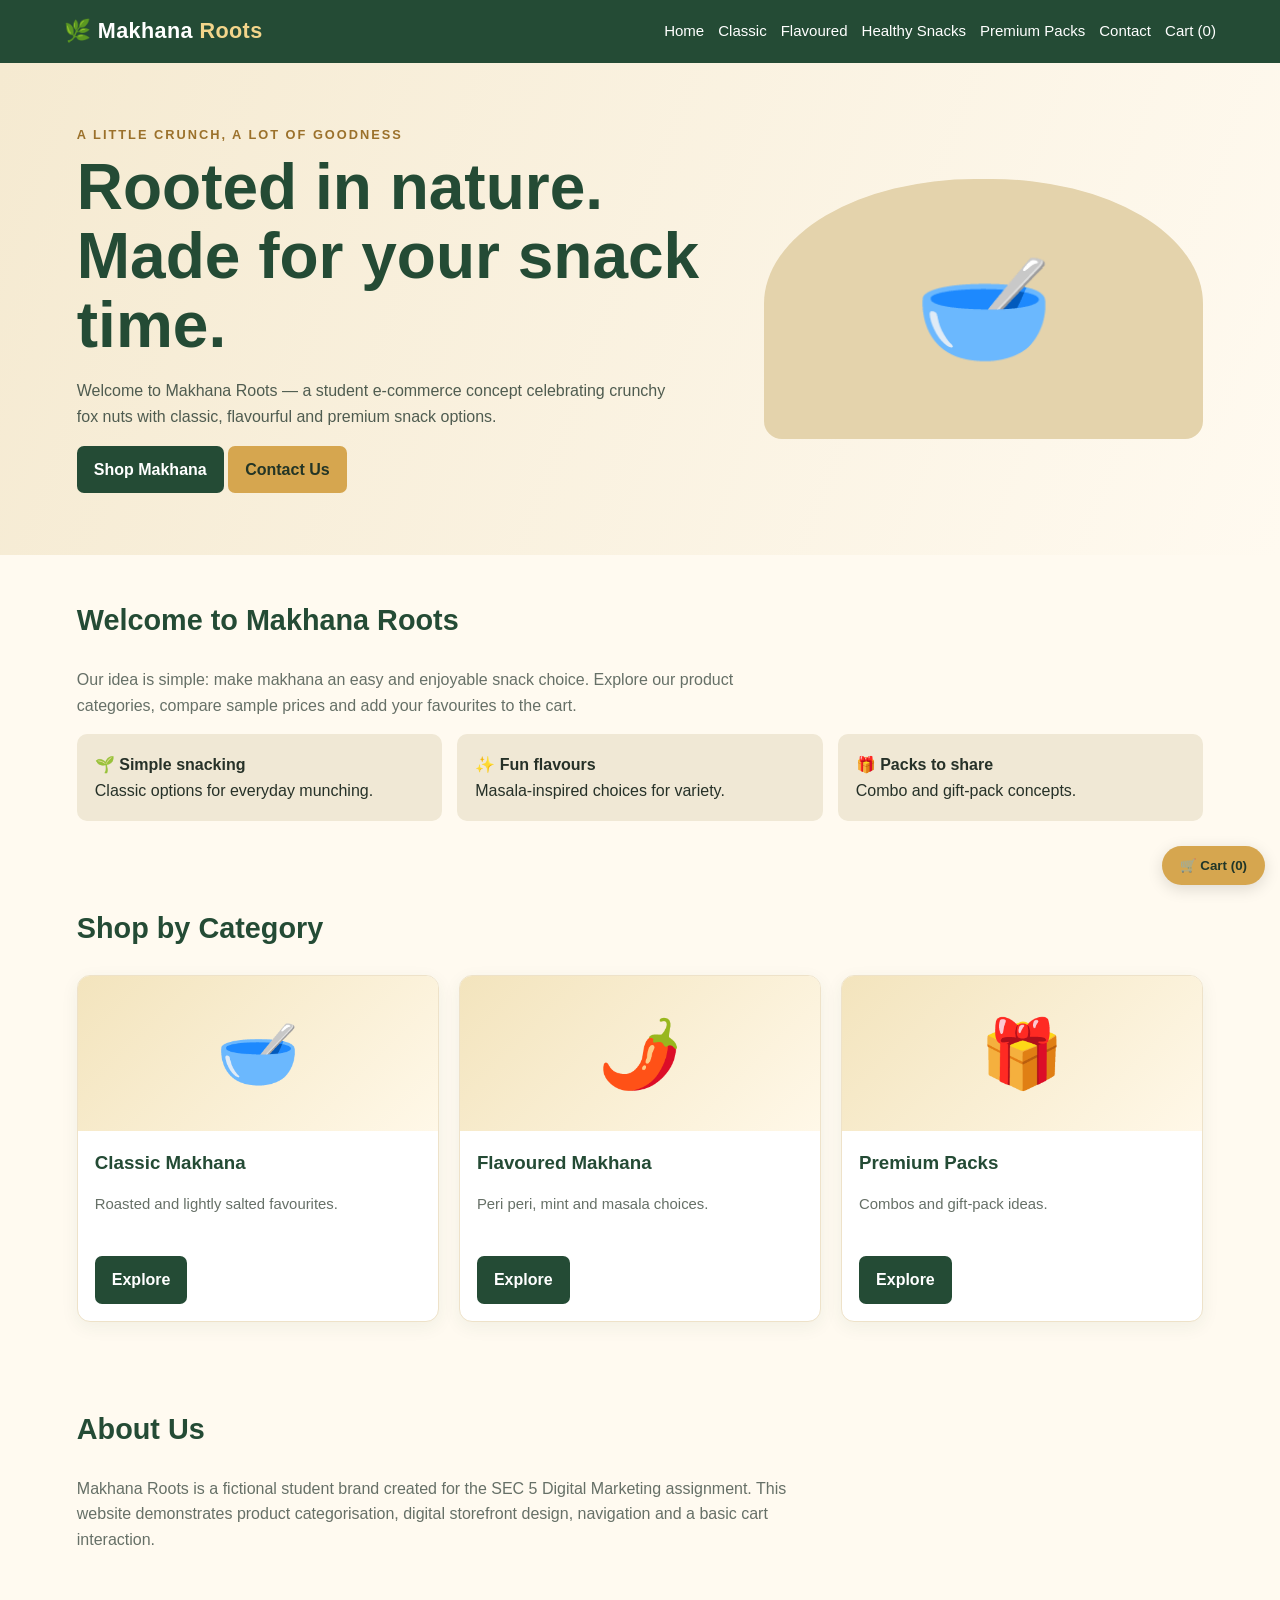
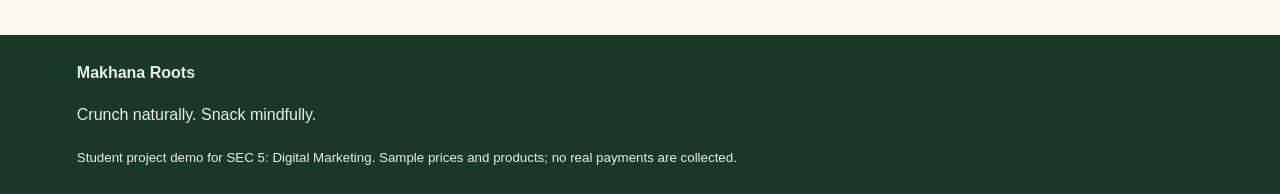
==== index.html @ 85ca9b4a "Add files via upload" ====
<!doctype html><html lang="en"><head><meta charset="utf-8"><meta name="viewport" content="width=device-width, initial-scale=1"><title>Home | Makhana Roots</title><link rel="stylesheet" href="style.css"><script src="script.js" defer></script></head><body><header><a class="brand" href="index.html" style="color:white;text-decoration:none">🌿 Makhana <span>Roots</span></a><nav>
<a href="index.html">Home</a><a href="classic.html">Classic</a><a href="flavoured.html">Flavoured</a><a href="healthy.html">Healthy Snacks</a><a href="premium.html">Premium Packs</a><a href="contact.html">Contact</a><a href="#" onclick="showCart();return false">Cart (<span data-cart-count>0</span>)</a>
</nav></header>
<div class="hero"><div><div class="kicker">A little crunch, a lot of goodness</div><h1>Rooted in nature.<br>Made for your snack time.</h1><p>Welcome to Makhana Roots — a student e-commerce concept celebrating crunchy fox nuts with classic, flavourful and premium snack options.</p><a class="btn" href="classic.html">Shop Makhana</a> <a class="btn gold" href="contact.html">Contact Us</a></div><div class="hero-art" aria-label="Makhana illustration">🥣</div></div>
<div class="section"><h2>Welcome to Makhana Roots</h2><p class="intro">Our idea is simple: make makhana an easy and enjoyable snack choice. Explore our product categories, compare sample prices and add your favourites to the cart.</p><div class="benefits"><div class="benefit"><strong>🌱 Simple snacking</strong><br>Classic options for everyday munching.</div><div class="benefit"><strong>✨ Fun flavours</strong><br>Masala-inspired choices for variety.</div><div class="benefit"><strong>🎁 Packs to share</strong><br>Combo and gift-pack concepts.</div></div></div>
<div class="section"><h2>Shop by Category</h2><div class="cards">
<div class="product"><div class="product-art">🥣</div><div class="product-body"><h3>Classic Makhana</h3><p>Roasted and lightly salted favourites.</p><a class="btn" href="classic.html">Explore</a></div></div>
<div class="product"><div class="product-art">🌶️</div><div class="product-body"><h3>Flavoured Makhana</h3><p>Peri peri, mint and masala choices.</p><a class="btn" href="flavoured.html">Explore</a></div></div>
<div class="product"><div class="product-art">🎁</div><div class="product-body"><h3>Premium Packs</h3><p>Combos and gift-pack ideas.</p><a class="btn" href="premium.html">Explore</a></div></div></div></div>
<div class="section"><h2>About Us</h2><p class="intro">Makhana Roots is a fictional student brand created for the SEC 5 Digital Marketing assignment. This website demonstrates product categorisation, digital storefront design, navigation and a basic cart interaction.</p></div>
<footer><strong>Makhana Roots</strong><p>Crunch naturally. Snack mindfully.</p><small>Student project demo for SEC 5: Digital Marketing. Sample prices and products; no real payments are collected.</small></footer><button class="cart-fab" onclick="showCart()">🛒 Cart (<span data-cart-count>0</span>)</button></body></html>
---- style.css ----
:root{--green:#244b35;--cream:#fffaf0;--gold:#d6a64f;--ink:#263128;--muted:#667067}
*{box-sizing:border-box}body{margin:0;font-family:Arial,sans-serif;background:var(--cream);color:var(--ink);line-height:1.6}
header{background:var(--green);color:#fff;padding:14px 5%;display:flex;align-items:center;justify-content:space-between;gap:16px;flex-wrap:wrap}
.brand{font-size:1.35rem;font-weight:800;letter-spacing:.4px}.brand span{color:#f3d58b}
nav{display:flex;gap:14px;flex-wrap:wrap}nav a{color:white;text-decoration:none;font-size:.94rem}nav a:hover{color:#f3d58b}
.hero{padding:62px 6%;background:linear-gradient(110deg,#f5ead1,#fffaf0);display:grid;grid-template-columns:1.2fr .8fr;gap:28px;align-items:center}
.hero h1{font-size:clamp(2.2rem,5vw,4rem);line-height:1.08;margin:8px 0 18px;color:var(--green)}.hero p{max-width:600px;color:#4f5c50}
.kicker{color:#9b712b;text-transform:uppercase;font-weight:bold;letter-spacing:2px;font-size:.8rem}
.hero-art{background:#e4d3ac;border-radius:48% 48% 18px 18px;min-height:260px;display:grid;place-items:center;font-size:7rem}
.btn,button{background:var(--green);color:white;border:0;border-radius:7px;padding:11px 17px;text-decoration:none;display:inline-block;cursor:pointer;font-weight:bold}.btn.gold{background:var(--gold);color:#233526}
.section{padding:42px 6%}.section h2{color:var(--green);font-size:1.8rem;margin-top:0}.intro{max-width:720px;color:var(--muted)}
.cards{display:grid;grid-template-columns:repeat(3,minmax(0,1fr));gap:20px}.product{background:white;border:1px solid #eee2c9;border-radius:13px;overflow:hidden;box-shadow:0 5px 18px #244b3510}
.product-art{height:155px;background:linear-gradient(135deg,#f3e4bd,#fff8e8);display:grid;place-items:center;font-size:4.2rem}.product-body{padding:17px}.product h3{margin:0 0 5px;color:var(--green)}.price{font-size:1.15rem;font-weight:bold;margin:10px 0;color:#9b712b}.product p{font-size:.93rem;color:var(--muted);min-height:48px}
.benefits{display:grid;grid-template-columns:repeat(3,1fr);gap:15px}.benefit{background:#f0e8d5;padding:18px;border-radius:10px}
form{max-width:650px;display:grid;gap:12px}input,textarea{width:100%;padding:12px;border:1px solid #cfc8b8;border-radius:7px;font:inherit;background:white}footer{background:#193827;color:#e9efe9;padding:25px 6%;margin-top:25px}footer a{color:#f3d58b}
.cart-fab{position:fixed;right:15px;bottom:15px;background:#d6a64f;color:#203629;border-radius:30px;padding:12px 18px;box-shadow:0 4px 16px #0002;font-weight:bold;z-index:3}
.notice{background:#fff1c9;padding:12px 6%;font-size:.9rem;color:#604b1c}
@media(max-width:760px){.hero{grid-template-columns:1fr;padding:42px 6%}.hero-art{min-height:170px;font-size:5rem}.cards{grid-template-columns:1fr 1fr}.benefits{grid-template-columns:1fr}header{align-items:flex-start}nav{gap:10px}}
@media(max-width:480px){.cards{grid-template-columns:1fr}.product p{min-height:0}}
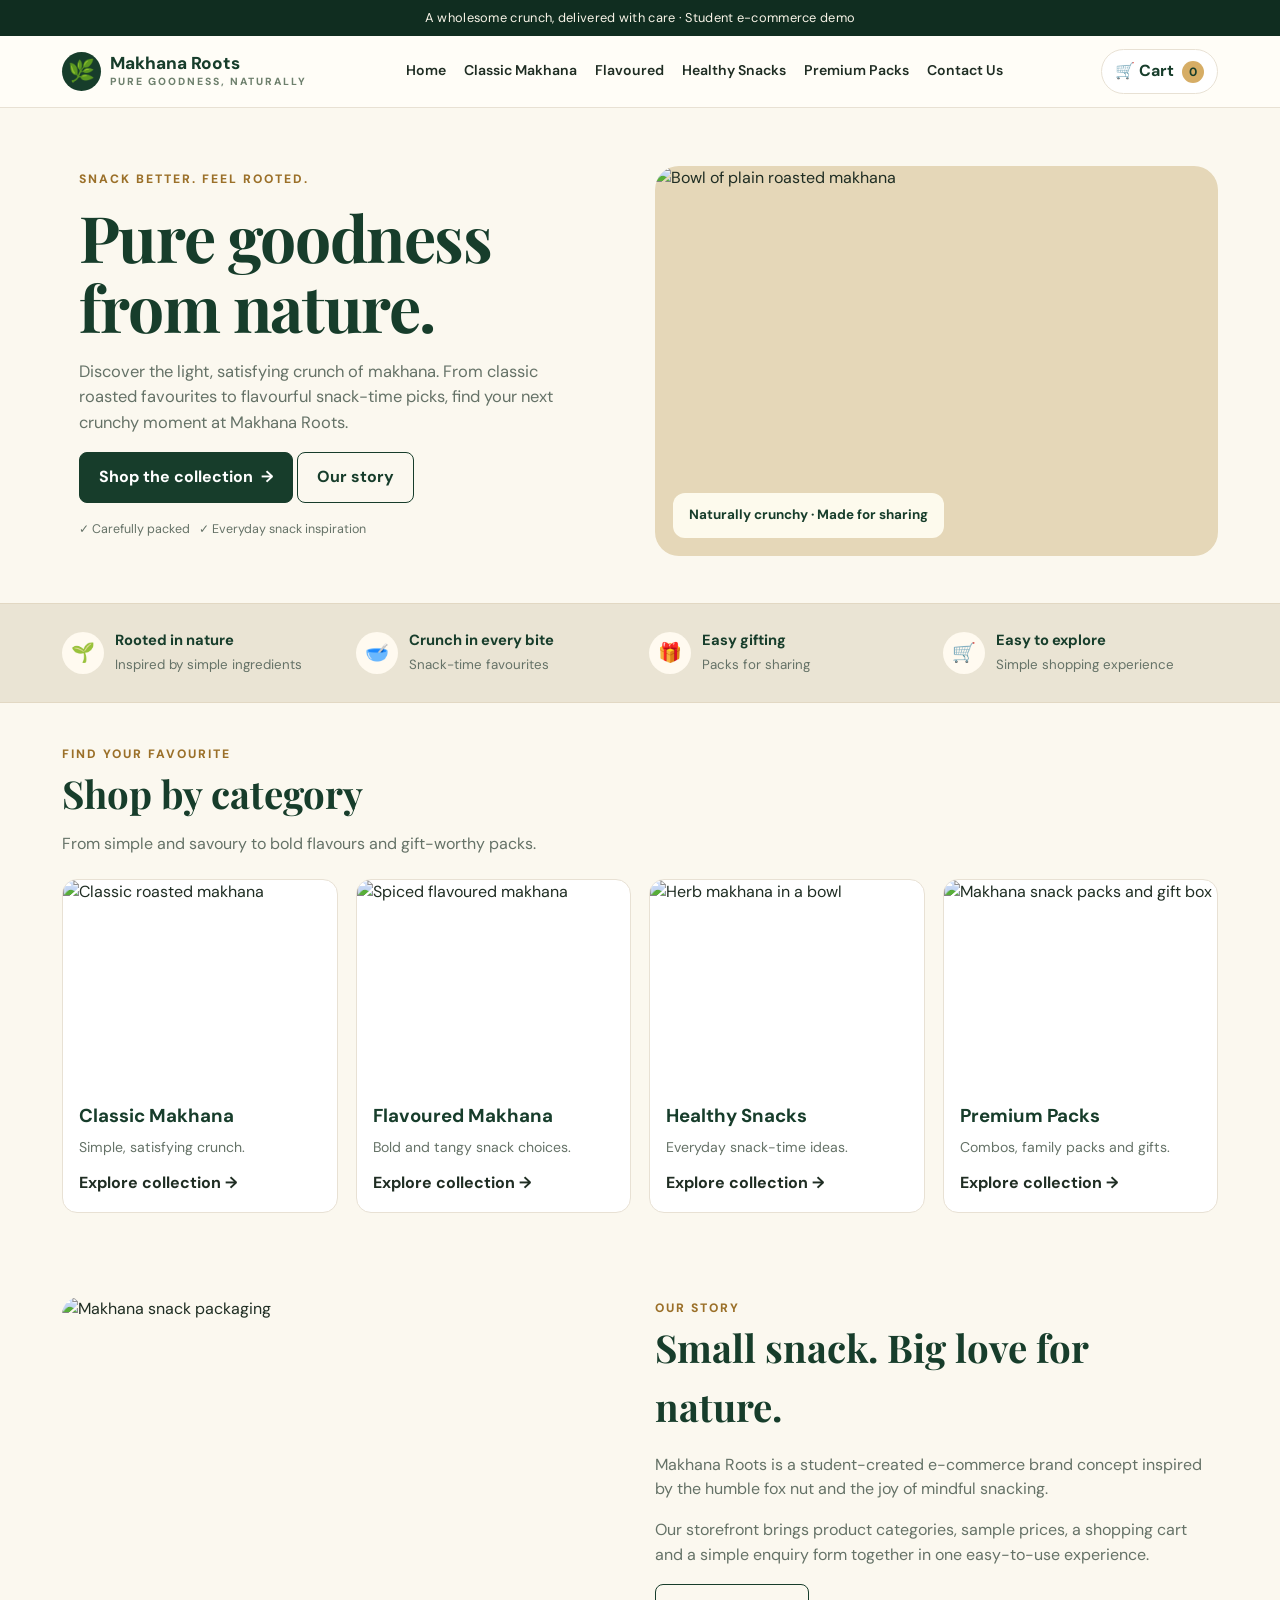
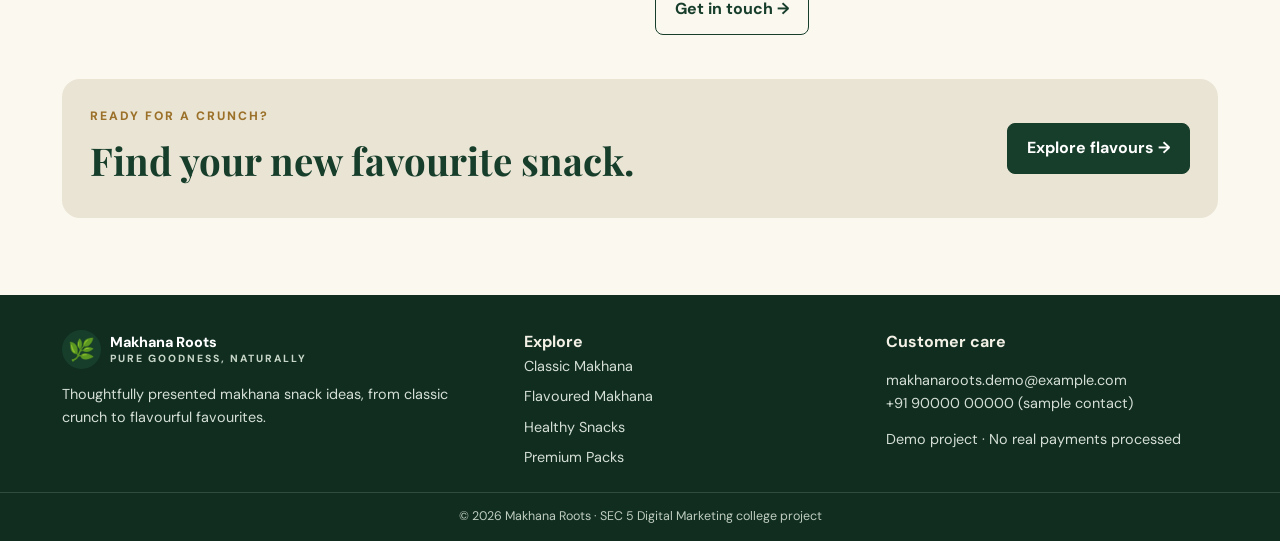
==== commit d0f40ebb: "Add files via upload" ====
--- a/index.html
+++ b/index.html
@@ -1,11 +1,15 @@
-<!doctype html><html lang="en"><head><meta charset="utf-8"><meta name="viewport" content="width=device-width, initial-scale=1"><title>Home | Makhana Roots</title><link rel="stylesheet" href="style.css"><script src="script.js" defer></script></head><body><header><a class="brand" href="index.html" style="color:white;text-decoration:none">🌿 Makhana <span>Roots</span></a><nav>
-<a href="index.html">Home</a><a href="classic.html">Classic</a><a href="flavoured.html">Flavoured</a><a href="healthy.html">Healthy Snacks</a><a href="premium.html">Premium Packs</a><a href="contact.html">Contact</a><a href="#" onclick="showCart();return false">Cart (<span data-cart-count>0</span>)</a>
-</nav></header>
-<div class="hero"><div><div class="kicker">A little crunch, a lot of goodness</div><h1>Rooted in nature.<br>Made for your snack time.</h1><p>Welcome to Makhana Roots — a student e-commerce concept celebrating crunchy fox nuts with classic, flavourful and premium snack options.</p><a class="btn" href="classic.html">Shop Makhana</a> <a class="btn gold" href="contact.html">Contact Us</a></div><div class="hero-art" aria-label="Makhana illustration">🥣</div></div>
-<div class="section"><h2>Welcome to Makhana Roots</h2><p class="intro">Our idea is simple: make makhana an easy and enjoyable snack choice. Explore our product categories, compare sample prices and add your favourites to the cart.</p><div class="benefits"><div class="benefit"><strong>🌱 Simple snacking</strong><br>Classic options for everyday munching.</div><div class="benefit"><strong>✨ Fun flavours</strong><br>Masala-inspired choices for variety.</div><div class="benefit"><strong>🎁 Packs to share</strong><br>Combo and gift-pack concepts.</div></div></div>
-<div class="section"><h2>Shop by Category</h2><div class="cards">
-<div class="product"><div class="product-art">🥣</div><div class="product-body"><h3>Classic Makhana</h3><p>Roasted and lightly salted favourites.</p><a class="btn" href="classic.html">Explore</a></div></div>
-<div class="product"><div class="product-art">🌶️</div><div class="product-body"><h3>Flavoured Makhana</h3><p>Peri peri, mint and masala choices.</p><a class="btn" href="flavoured.html">Explore</a></div></div>
-<div class="product"><div class="product-art">🎁</div><div class="product-body"><h3>Premium Packs</h3><p>Combos and gift-pack ideas.</p><a class="btn" href="premium.html">Explore</a></div></div></div></div>
-<div class="section"><h2>About Us</h2><p class="intro">Makhana Roots is a fictional student brand created for the SEC 5 Digital Marketing assignment. This website demonstrates product categorisation, digital storefront design, navigation and a basic cart interaction.</p></div>
-<footer><strong>Makhana Roots</strong><p>Crunch naturally. Snack mindfully.</p><small>Student project demo for SEC 5: Digital Marketing. Sample prices and products; no real payments are collected.</small></footer><button class="cart-fab" onclick="showCart()">🛒 Cart (<span data-cart-count>0</span>)</button></body></html>+<!doctype html><html lang="en"><head><meta charset="utf-8"><meta name="viewport" content="width=device-width,initial-scale=1"><meta name="description" content="Explore classic, flavoured and premium makhana snacks at Makhana Roots."><title>Home | Makhana Roots</title><link rel="stylesheet" href="style.css"><script src="script.js" defer></script></head><body><div class="announcement">A wholesome crunch, delivered with care · Student e-commerce demo</div>
+<header><div class="navwrap"><a class="brand" href="index.html"><span class="brandmark">🌿</span><span>Makhana Roots<small>Pure goodness, naturally</small></span></a>
+<button class="menuToggle" onclick="toggleMenu()" aria-label="Open menu">☰</button><nav id="mainNav"><a href="index.html">Home</a><a href="classic.html">Classic Makhana</a><a href="flavoured.html">Flavoured</a><a href="healthy.html">Healthy Snacks</a><a href="premium.html">Premium Packs</a><a href="contact.html">Contact Us</a></nav><div class="navactions"><button class="cartbutton" onclick="openCart()">🛒 Cart <span class="cartcount" id="cartCount">0</span></button></div></div></header>
+<main><section class="hero"><div class="hero-copy"><div class="eyebrow">Snack better. Feel rooted.</div><h1>Pure goodness<br>from nature.</h1><p>Discover the light, satisfying crunch of makhana. From classic roasted favourites to flavourful snack-time picks, find your next crunchy moment at Makhana Roots.</p><a class="btn" href="classic.html">Shop the collection&nbsp; →</a> <a class="btn secondary" href="#about">Our story</a><p style="font-size:.78rem;margin-top:17px">✓ Carefully packed &nbsp; ✓ Everyday snack inspiration</p></div><div class="hero-photo"><img src="assets/classic.jpg" alt="Bowl of plain roasted makhana"><div class="photo-label">Naturally crunchy · Made for sharing</div></div></section>
+<section class="promise"><div class="promisegrid"><div class="promiseitem"><span class="promiseicon">🌱</span><div><strong>Rooted in nature</strong><small>Inspired by simple ingredients</small></div></div><div class="promiseitem"><span class="promiseicon">🥣</span><div><strong>Crunch in every bite</strong><small>Snack-time favourites</small></div></div><div class="promiseitem"><span class="promiseicon">🎁</span><div><strong>Easy gifting</strong><small>Packs for sharing</small></div></div><div class="promiseitem"><span class="promiseicon">🛒</span><div><strong>Easy to explore</strong><small>Simple shopping experience</small></div></div></div></section>
+<section class="section"><div class="sectionhead"><div><div class="eyebrow">Find your favourite</div><h2>Shop by category</h2><p class="sub">From simple and savoury to bold flavours and gift-worthy packs.</p></div></div><div class="categorygrid">
+<a class="category" href="classic.html"><img src="assets/classic.jpg" alt="Classic roasted makhana"><div class="catbody"><h3>Classic Makhana</h3><p>Simple, satisfying crunch.</p><strong>Explore collection →</strong></div></a>
+<a class="category" href="flavoured.html"><img src="assets/flavoured.jpg" alt="Spiced flavoured makhana"><div class="catbody"><h3>Flavoured Makhana</h3><p>Bold and tangy snack choices.</p><strong>Explore collection →</strong></div></a>
+<a class="category" href="healthy.html"><img src="assets/herb.jpg" alt="Herb makhana in a bowl"><div class="catbody"><h3>Healthy Snacks</h3><p>Everyday snack-time ideas.</p><strong>Explore collection →</strong></div></a>
+<a class="category" href="premium.html"><img src="assets/packs.jpg" alt="Makhana snack packs and gift box"><div class="catbody"><h3>Premium Packs</h3><p>Combos, family packs and gifts.</p><strong>Explore collection →</strong></div></a>
+</div></section>
+<section class="section" id="about"><div class="aboutgrid"><img class="aboutphoto" src="assets/packs.jpg" alt="Makhana snack packaging"><div class="aboutcopy"><div class="eyebrow">Our story</div><h2>Small snack. Big love for nature.</h2><p>Makhana Roots is a student-created e-commerce brand concept inspired by the humble fox nut and the joy of mindful snacking.</p><p>Our storefront brings product categories, sample prices, a shopping cart and a simple enquiry form together in one easy-to-use experience.</p><a class="btn secondary" href="contact.html">Get in touch →</a></div></div></section>
+<section class="section" style="padding-top:0"><div style="background:#eae4d4;border-radius:18px;padding:28px;display:flex;justify-content:space-between;align-items:center;gap:20px;flex-wrap:wrap"><div><div class="eyebrow">Ready for a crunch?</div><h2 style="margin-top:5px">Find your new favourite snack.</h2></div><a class="btn" href="flavoured.html">Explore flavours →</a></div></section></main>
+<footer><div class="footerinner"><div><a class="brand" href="index.html" style="color:white"><span class="brandmark">🌿</span><span>Makhana Roots<small style="color:#c6d5c6">Pure goodness, naturally</small></span></a><p>Thoughtfully presented makhana snack ideas, from classic crunch to flavourful favourites.</p></div><div><strong>Explore</strong><div class="footerlinks"><a href="classic.html">Classic Makhana</a><a href="flavoured.html">Flavoured Makhana</a><a href="healthy.html">Healthy Snacks</a><a href="premium.html">Premium Packs</a></div></div><div><strong>Customer care</strong><p>makhanaroots.demo@example.com<br>+91 90000 00000 (sample contact)</p><p>Demo project · No real payments processed</p></div></div><div class="copyright">© 2026 Makhana Roots · SEC 5 Digital Marketing college project</div></footer>
+<div class="overlay" id="cartOverlay" onclick="overlayClick(event)"><aside class="drawer"><div class="drawerhead"><h2>Your Shopping Cart</h2><button class="close" onclick="closeCart()" aria-label="Close cart">×</button></div><div id="cartContents"></div><div id="cartBottom"></div></aside></div><div class="toast" id="toast"></div></body></html>
--- a/style.css
+++ b/style.css
@@ -1,20 +1,20 @@
 
-:root{--green:#244b35;--cream:#fffaf0;--gold:#d6a64f;--ink:#263128;--muted:#667067}
-*{box-sizing:border-box}body{margin:0;font-family:Arial,sans-serif;background:var(--cream);color:var(--ink);line-height:1.6}
-header{background:var(--green);color:#fff;padding:14px 5%;display:flex;align-items:center;justify-content:space-between;gap:16px;flex-wrap:wrap}
-.brand{font-size:1.35rem;font-weight:800;letter-spacing:.4px}.brand span{color:#f3d58b}
-nav{display:flex;gap:14px;flex-wrap:wrap}nav a{color:white;text-decoration:none;font-size:.94rem}nav a:hover{color:#f3d58b}
-.hero{padding:62px 6%;background:linear-gradient(110deg,#f5ead1,#fffaf0);display:grid;grid-template-columns:1.2fr .8fr;gap:28px;align-items:center}
-.hero h1{font-size:clamp(2.2rem,5vw,4rem);line-height:1.08;margin:8px 0 18px;color:var(--green)}.hero p{max-width:600px;color:#4f5c50}
-.kicker{color:#9b712b;text-transform:uppercase;font-weight:bold;letter-spacing:2px;font-size:.8rem}
-.hero-art{background:#e4d3ac;border-radius:48% 48% 18px 18px;min-height:260px;display:grid;place-items:center;font-size:7rem}
-.btn,button{background:var(--green);color:white;border:0;border-radius:7px;padding:11px 17px;text-decoration:none;display:inline-block;cursor:pointer;font-weight:bold}.btn.gold{background:var(--gold);color:#233526}
-.section{padding:42px 6%}.section h2{color:var(--green);font-size:1.8rem;margin-top:0}.intro{max-width:720px;color:var(--muted)}
-.cards{display:grid;grid-template-columns:repeat(3,minmax(0,1fr));gap:20px}.product{background:white;border:1px solid #eee2c9;border-radius:13px;overflow:hidden;box-shadow:0 5px 18px #244b3510}
-.product-art{height:155px;background:linear-gradient(135deg,#f3e4bd,#fff8e8);display:grid;place-items:center;font-size:4.2rem}.product-body{padding:17px}.product h3{margin:0 0 5px;color:var(--green)}.price{font-size:1.15rem;font-weight:bold;margin:10px 0;color:#9b712b}.product p{font-size:.93rem;color:var(--muted);min-height:48px}
-.benefits{display:grid;grid-template-columns:repeat(3,1fr);gap:15px}.benefit{background:#f0e8d5;padding:18px;border-radius:10px}
-form{max-width:650px;display:grid;gap:12px}input,textarea{width:100%;padding:12px;border:1px solid #cfc8b8;border-radius:7px;font:inherit;background:white}footer{background:#193827;color:#e9efe9;padding:25px 6%;margin-top:25px}footer a{color:#f3d58b}
-.cart-fab{position:fixed;right:15px;bottom:15px;background:#d6a64f;color:#203629;border-radius:30px;padding:12px 18px;box-shadow:0 4px 16px #0002;font-weight:bold;z-index:3}
-.notice{background:#fff1c9;padding:12px 6%;font-size:.9rem;color:#604b1c}
-@media(max-width:760px){.hero{grid-template-columns:1fr;padding:42px 6%}.hero-art{min-height:170px;font-size:5rem}.cards{grid-template-columns:1fr 1fr}.benefits{grid-template-columns:1fr}header{align-items:flex-start}nav{gap:10px}}
-@media(max-width:480px){.cards{grid-template-columns:1fr}.product p{min-height:0}}
+@import url('https://fonts.googleapis.com/css2?family=DM+Sans:wght@400;500;600;700&family=Playfair+Display:wght@600;700;800&display=swap');
+:root{--forest:#173d2b;--forest2:#24543b;--leaf:#477b50;--cream:#fbf8ef;--sand:#eee4cf;--gold:#d6ad65;--ink:#1f2d23;--muted:#657267;--white:#fff;--line:#e8e1d4}
+*{box-sizing:border-box}html{scroll-behavior:smooth}body{margin:0;background:var(--cream);color:var(--ink);font-family:'DM Sans',Arial,sans-serif;line-height:1.55}a{color:inherit;text-decoration:none}button,input,textarea,select{font:inherit}
+.announcement{background:#102d20;color:#f9f4e8;text-align:center;font-size:.8rem;padding:8px 14px;letter-spacing:.3px}
+header{position:sticky;top:0;z-index:10;background:#fffdf8ee;backdrop-filter:blur(12px);border-bottom:1px solid var(--line)}
+.navwrap{max-width:1200px;margin:auto;display:flex;align-items:center;justify-content:space-between;gap:20px;padding:13px 22px}.brand{display:flex;align-items:center;gap:9px;color:var(--forest);font-weight:800;line-height:1.02;font-size:1.08rem}.brandmark{display:grid;place-items:center;width:39px;height:39px;border-radius:50%;background:var(--forest);color:#f8e8bd;font-size:1.35rem}.brand small{display:block;font-size:.65rem;letter-spacing:2px;text-transform:uppercase;color:#6e806d;margin-top:4px}
+nav{display:flex;align-items:center;gap:18px;font-size:.88rem;font-weight:600}nav a:hover{color:#9b7029}.navactions{display:flex;align-items:center;gap:10px}.cartbutton{border:1px solid var(--line);border-radius:30px;background:#fff;padding:9px 13px;cursor:pointer;color:var(--forest);font-weight:700}.cartcount{display:inline-grid;place-items:center;background:var(--gold);border-radius:50%;min-width:22px;height:22px;margin-left:4px;font-size:.75rem}
+.menuToggle{display:none;border:0;background:transparent;font-size:1.4rem;color:var(--forest)}
+.hero{max-width:1200px;margin:auto;padding:38px 22px 28px;display:grid;grid-template-columns:1fr 1fr;gap:30px;align-items:center}.hero-copy{padding:24px 0 24px 3%}.eyebrow{font-size:.76rem;text-transform:uppercase;letter-spacing:2px;font-weight:800;color:#9b7029}.hero h1,.pagehero h1{font-family:'Playfair Display',Georgia,serif;color:var(--forest);font-size:clamp(2.4rem,5vw,4.3rem);line-height:1.08;letter-spacing:-1.4px;margin:14px 0 18px}.hero p{font-size:1.03rem;color:var(--muted);max-width:510px}.hero-photo{position:relative;min-height:390px;border-radius:24px;overflow:hidden;background:#e5d7b8}.hero-photo img{width:100%;height:100%;min-height:390px;object-fit:cover;position:absolute;inset:0}.photo-label{position:absolute;bottom:18px;left:18px;background:#fffdf0eF;padding:12px 16px;border-radius:12px;font-size:.84rem;font-weight:700;color:var(--forest)}
+.btn{display:inline-flex;align-items:center;justify-content:center;gap:8px;padding:12px 19px;border-radius:8px;border:1px solid var(--forest);background:var(--forest);color:#fff;font-weight:700;cursor:pointer;transition:.2s}.btn:hover{background:var(--forest2);transform:translateY(-1px)}.btn.secondary{background:transparent;color:var(--forest)}.btn.gold{background:var(--gold);border-color:var(--gold);color:#1e3023}
+.section{max-width:1200px;margin:auto;padding:42px 22px}.sectionhead{display:flex;justify-content:space-between;align-items:end;gap:20px;margin-bottom:22px}.section h2,.sectionhead h2{font-family:'Playfair Display',Georgia,serif;font-size:clamp(1.7rem,3vw,2.45rem);color:var(--forest);margin:0}.sub{color:var(--muted);max-width:650px;margin:9px 0 0}.categorygrid{display:grid;grid-template-columns:repeat(4,1fr);gap:18px}.category{background:#fff;border-radius:15px;overflow:hidden;border:1px solid var(--line);transition:.2s}.category:hover,.product:hover{transform:translateY(-3px);box-shadow:0 12px 28px #1d392112}.category img{width:100%;height:205px;object-fit:cover;display:block}.category .catbody{padding:16px}.category h3{margin:0;color:var(--forest)}.category p{font-size:.88rem;color:var(--muted);margin:7px 0 12px}
+.promise{background:#eae4d4;border-block:1px solid #e2d8c3}.promisegrid{max-width:1200px;margin:auto;padding:25px 22px;display:grid;grid-template-columns:repeat(4,1fr);gap:18px}.promiseitem{display:flex;align-items:center;gap:11px}.promiseicon{width:42px;height:42px;display:grid;place-items:center;background:#fffaf0;border-radius:50%;font-size:1.2rem}.promiseitem strong{display:block;color:var(--forest);font-size:.92rem}.promiseitem small{color:var(--muted)}
+.pagehero{max-width:1200px;margin:auto;padding:36px 22px 0}.pagehero-inner{border-radius:20px;overflow:hidden;position:relative;min-height:245px;display:flex;align-items:center;padding:35px 5%;background:var(--forest);color:#fff}.pagehero-inner img{position:absolute;inset:0;width:100%;height:100%;object-fit:cover;opacity:.52}.pagehero-copy{position:relative;max-width:580px}.pagehero h1{color:white;font-size:clamp(2.2rem,4vw,3.5rem);margin:8px 0}.pagehero p{margin:0;color:#fff;font-size:1.02rem}
+.productgrid{display:grid;grid-template-columns:repeat(3,1fr);gap:20px}.product{background:#fff;border:1px solid var(--line);border-radius:15px;overflow:hidden;transition:.2s}.productphoto{height:245px;overflow:hidden;background:#e8dfcb}.productphoto img{width:100%;height:100%;object-fit:cover;transition:transform .5s}.product:hover .productphoto img{transform:scale(1.04)}.productbody{padding:17px}.productmeta{display:flex;align-items:center;justify-content:space-between;gap:8px}.tag{font-size:.7rem;text-transform:uppercase;letter-spacing:1px;color:#7e672e;background:#f8f0dc;padding:5px 8px;border-radius:30px}.product h3{font-size:1.08rem;margin:9px 0 5px;color:var(--forest)}.product p{font-size:.9rem;color:var(--muted);margin:0;min-height:44px}.price{font-size:1.16rem;font-weight:800;color:var(--forest)}.oldprice{font-size:.85rem;color:#879087;text-decoration:line-through;margin-left:6px;font-weight:500}.productfoot{display:flex;align-items:center;justify-content:space-between;gap:12px;margin-top:15px}.addbtn{background:var(--forest);color:#fff;border:0;border-radius:7px;padding:10px 13px;cursor:pointer;font-weight:700}.addbtn:hover{background:var(--leaf)}.rating{font-size:.78rem;color:#9b7029}
+.aboutgrid{display:grid;grid-template-columns:1fr 1fr;gap:30px;align-items:center}.aboutphoto{width:100%;height:340px;object-fit:cover;border-radius:18px}.aboutcopy p{color:var(--muted)}.contactgrid{display:grid;grid-template-columns:.85fr 1.15fr;gap:24px}.contactcard,.formcard{background:#fff;border:1px solid var(--line);border-radius:15px;padding:24px}.contactrow{display:flex;gap:13px;margin:19px 0}.contacticon{width:43px;height:43px;flex:none;background:#edf0e6;color:var(--forest);display:grid;place-items:center;border-radius:12px}.contactrow small{display:block;color:var(--muted)}label{display:block;font-size:.88rem;font-weight:700;color:var(--forest);margin:12px 0 6px}input,textarea,select{width:100%;padding:12px 13px;border:1px solid #dcd8ce;border-radius:8px;background:#fffdf9;outline:none}input:focus,textarea:focus,select:focus{border-color:var(--leaf);box-shadow:0 0 0 3px #477b5018}textarea{resize:vertical}
+footer{background:#102d20;color:#f3f0e5;margin-top:35px}.footerinner{max-width:1200px;margin:auto;padding:35px 22px 24px;display:grid;grid-template-columns:1.3fr 1fr 1fr;gap:30px}.footerinner p,.footerinner a{color:#d5dfd5;font-size:.9rem}.footerlinks{display:grid;gap:8px}.copyright{border-top:1px solid #ffffff24;text-align:center;padding:14px;font-size:.78rem;color:#bfcdbf}
+.overlay{position:fixed;inset:0;background:#10251dcc;z-index:30;display:none;justify-content:flex-end}.overlay.open{display:flex}.drawer{width:min(480px,100%);height:100%;background:var(--cream);padding:22px;overflow:auto;box-shadow:-10px 0 40px #0002}.drawerhead{display:flex;justify-content:space-between;align-items:center;border-bottom:1px solid var(--line);padding-bottom:14px}.drawerhead h2{font-family:'Playfair Display',Georgia,serif;color:var(--forest);margin:0}.close{border:0;background:transparent;font-size:1.6rem;cursor:pointer}.cartitem{display:grid;grid-template-columns:72px 1fr auto;gap:12px;padding:15px 0;border-bottom:1px solid var(--line);align-items:center}.cartitem img{width:72px;height:72px;object-fit:cover;border-radius:10px}.cartitem h4{margin:0 0 4px;font-size:.92rem}.cartitem small{color:var(--muted)}.qty{display:flex;align-items:center;gap:9px;margin-top:8px}.qty button{width:25px;height:25px;border:1px solid var(--line);background:#fff;border-radius:6px;cursor:pointer}.remove{border:0;background:transparent;color:#a33;cursor:pointer;font-size:.8rem}.carttotal{display:flex;justify-content:space-between;font-size:1.15rem;font-weight:800;margin:20px 0}.empty{text-align:center;padding:40px 10px;color:var(--muted)}.checkoutnote{font-size:.78rem;color:var(--muted);margin-top:10px}.toast{position:fixed;bottom:20px;left:50%;transform:translate(-50%,30px);background:#163d2a;color:white;padding:12px 18px;border-radius:8px;opacity:0;pointer-events:none;transition:.25s;z-index:50}.toast.show{opacity:1;transform:translate(-50%,0)}
+@media(max-width:900px){nav{gap:10px;font-size:.8rem}.categorygrid{grid-template-columns:repeat(2,1fr)}.promisegrid{grid-template-columns:repeat(2,1fr)}.productgrid{grid-template-columns:repeat(2,1fr)}.hero{gap:18px}.hero-photo,.hero-photo img{min-height:320px}}
+@media(max-width:680px){.navwrap{padding:12px 16px}.menuToggle{display:block}nav{display:none;position:absolute;top:66px;left:0;right:0;background:#fffdf8;padding:18px 22px 22px;border-bottom:1px solid var(--line);flex-direction:column;align-items:flex-start;font-size:.95rem}nav.open{display:flex}.hero{grid-template-columns:1fr;padding:20px 16px}.hero-copy{padding:12px 2%}.hero-photo,.hero-photo img{min-height:270px}.section,.pagehero{padding-left:16px;padding-right:16px}.section{padding-top:32px;padding-bottom:32px}.categorygrid,.productgrid{grid-template-columns:1fr 1fr;gap:12px}.category img{height:150px}.productphoto{height:165px}.productbody{padding:12px}.product h3{font-size:.96rem}.product p{font-size:.82rem;min-height:52px}.productfoot{align-items:flex-start;flex-direction:column}.productfoot .addbtn{width:100%}.promisegrid{padding:20px 16px;gap:14px}.promiseitem{align-items:flex-start}.promiseitem small{font-size:.74rem}.aboutgrid,.contactgrid{grid-template-columns:1fr}.aboutphoto{height:240px}.footerinner{grid-template-columns:1fr;gap:15px;padding:28px 16px}.sectionhead{align-items:flex-start;flex-direction:column}.pagehero-inner{min-height:210px;padding:25px}.cartbutton{padding:8px 10px;font-size:.82rem}}
